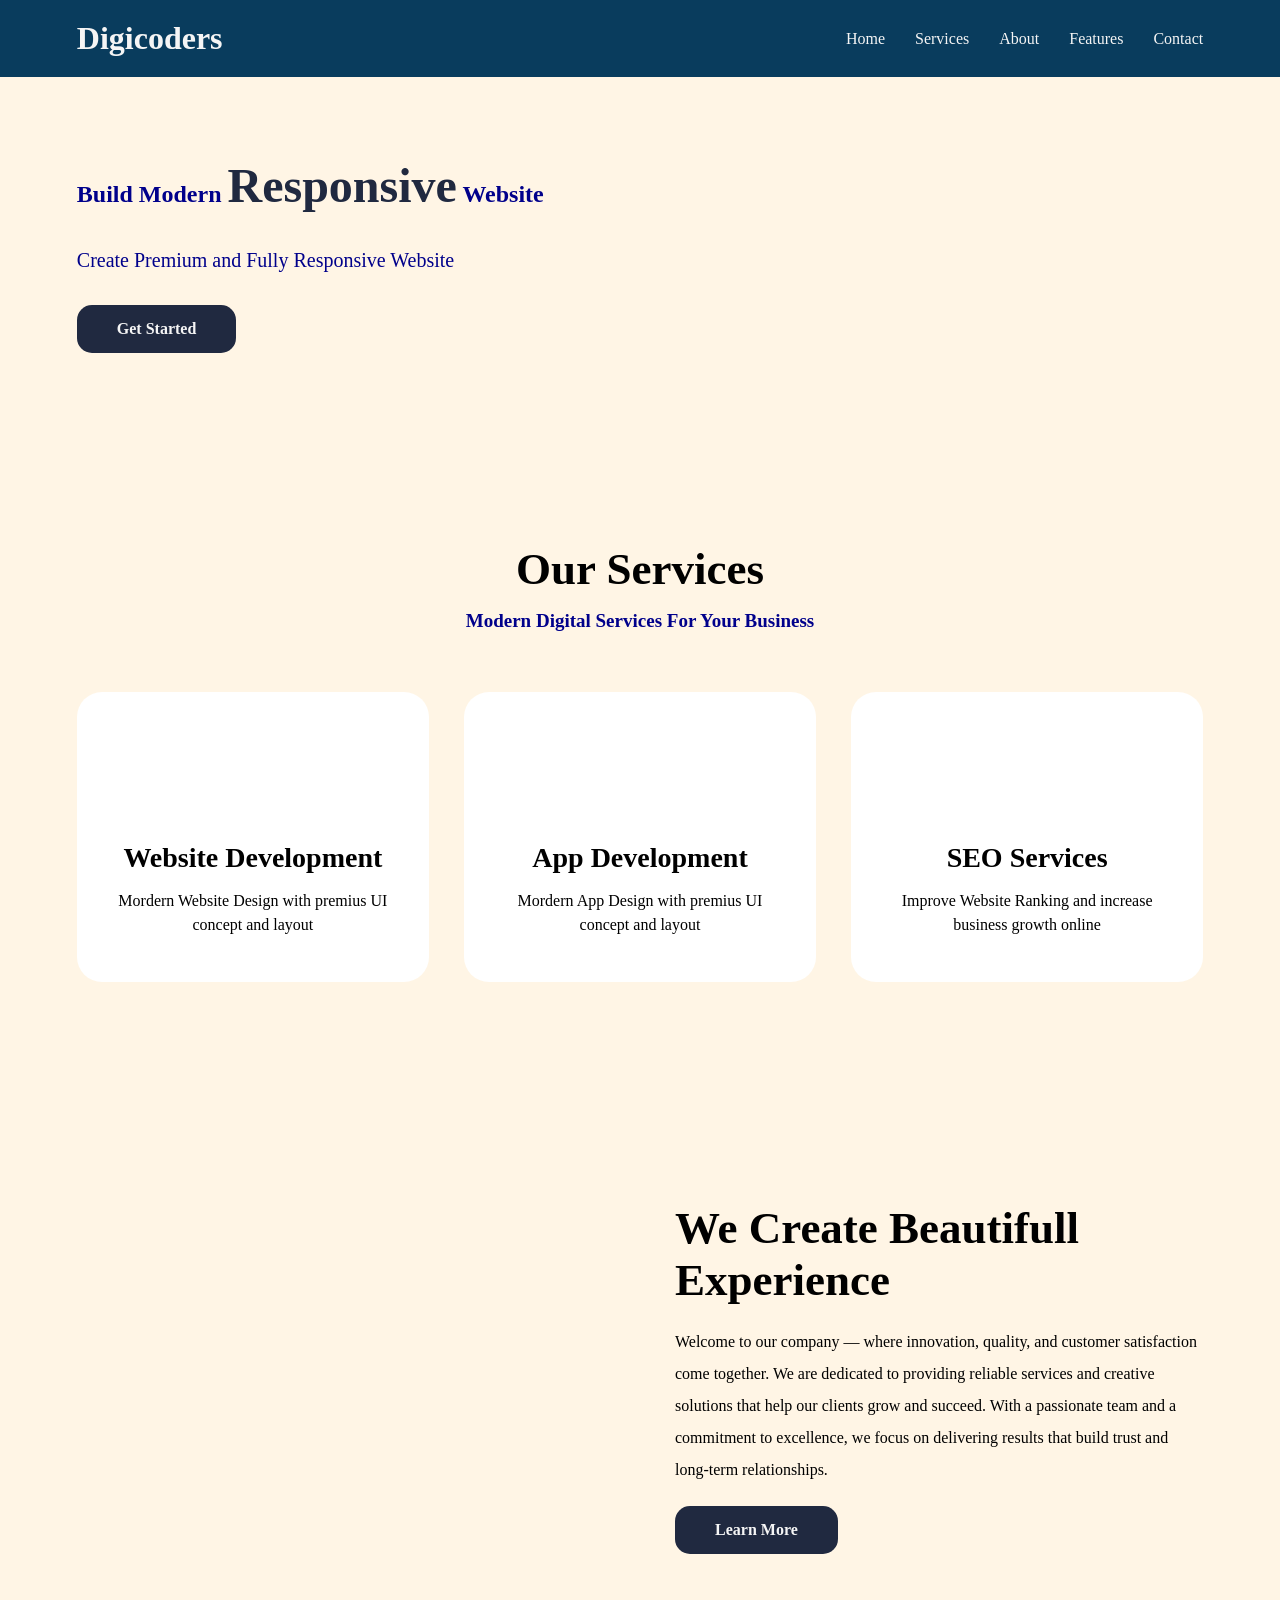
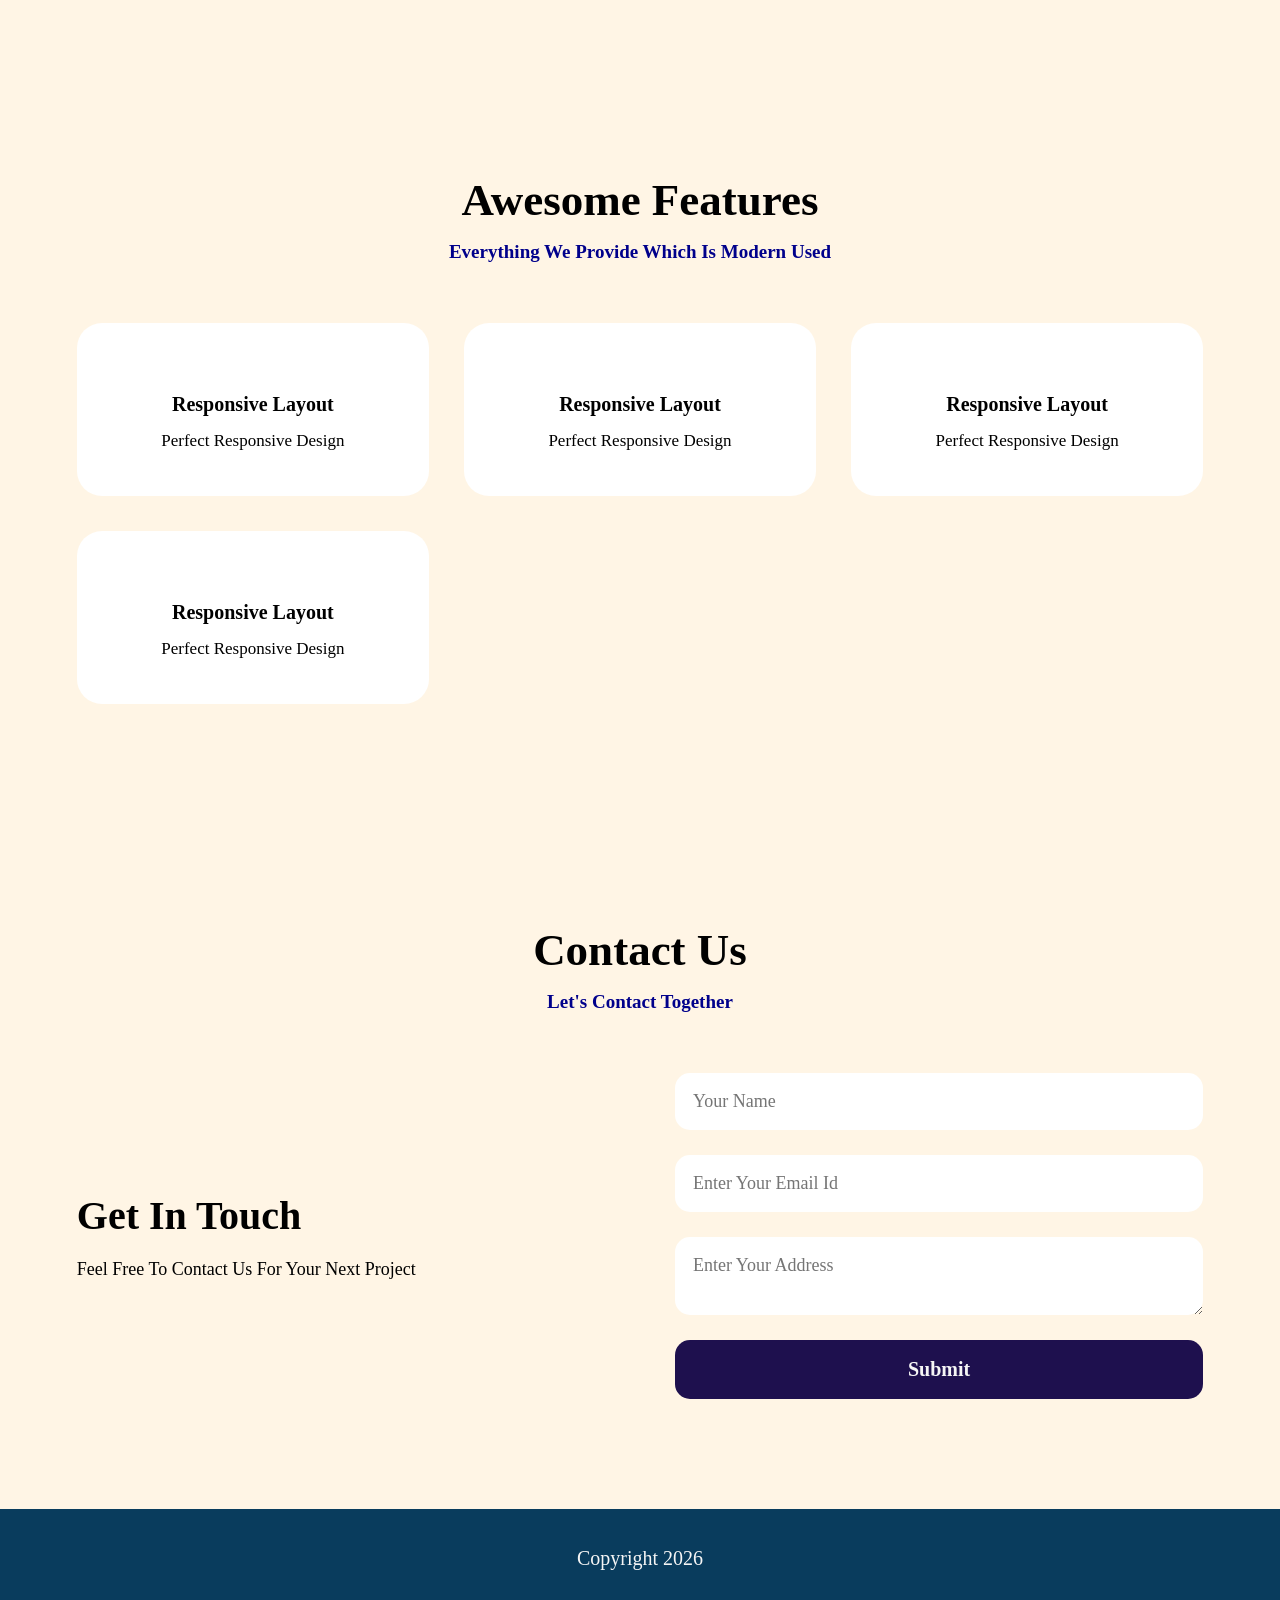
==== index.html @ f2fdf0e9 "message" ====
<!DOCTYPE html>
<html lang="en">
<head>
    <meta charset="UTF-8">
    <meta name="viewport" content="width=device-width, initial-scale=1.0">
    <title>Website</title>
    <link rel="stylesheet" href="https://cdnjs.cloudflare.com/ajax/libs/font-awesome/7.0.1/css/all.min.css" integrity="sha512-2SwdPD6INVrV/lHTZbO2nodKhrnDdJK9/kg2XD1r9uGqPo1cUbujc+IYdlYdEErWNu69gVcYgdxlmVmzTWnetw==" crossorigin="anonymous" referrerpolicy="no-referrer" />
    <link rel="stylesheet" href="main.css">
    <link rel="stylesheet" href="phone.css">
</head>
<body>
    <nav class="navbar">
        
        <div class="logo">
            Digicoders
        </div>

        <div class="nav-links">
            <a href="">Home</a>
            <a href="#services">Services</a>
            <a href="#about">About</a>
            <a href="#features">Features</a>
            <a href="#contact">Contact</a>
        </div>

    </nav>


    <!-- Hero Section  -->

    <section class="hero">
        <div class="hero-text">
        <h1>Build Modern <span>Responsive</span> Website</h1>

        <p>Create Premium and Fully Responsive Website</p>

        <a href="" class="hero-btn">Get Started</a>
        </div>
        <div class="hero-image">
            <img src="https://avatars.mds.yandex.net/i?id=e98df59cd52b7e49ea91098a6cfa20935ce520e7-5220420-images-thumbs&n=13" alt="">
        </div>
    </section>

    <!-- services section  -->

    <section class="services" id="services">
        <div class="section-title">
            <h2>Our Services</h2>

            <p>Modern Digital Services For Your Business</p>
        </div>

        <div class="services-grid">

            <!-- card-1  -->

            <div class="service-card">
                <div class="service-icon">
                    <i class="fa-solid fa-code"></i>
                </div>
                <h3>Website Development</h3>
                <p>Mordern Website Design with premius UI concept and layout</p>
            </div>

            <!-- Card 2 -->

            <div class="service-card">
                <div class="service-icon">
                    <i class="fa-solid fa-mobile"></i>
                </div>
                <h3>App Development</h3>
                <p>Mordern App Design with premius UI concept and layout</p>
            </div>

            <!-- Card 3 -->

            <div class="service-card">
                <div class="service-icon">
                    <i class="fa-solid fa-mobile"></i>
                </div>
                <h3>SEO Services</h3>
                <p>Improve Website Ranking and increase business growth online</p>
            </div>

        </div>
    </section>

    <!-- About Section  -->

    <section class="about" id="about">
        <img src="https://avatars.mds.yandex.net/i?id=8ff3cdb0b81c216636df04529c93234e47080ebb-12615871-images-thumbs&n=13" alt="">
    <div class="about-content">
        <h2>We Create Beautifull Experience</h2>
        <p>Welcome to our company — where innovation, quality, and customer satisfaction come together. We are dedicated to providing reliable services and creative solutions that help our clients grow and succeed. With a passionate team and a commitment to excellence, we focus on delivering results that build trust and long-term relationships.</p>
        <a href="" class="hero-btn">Learn More</a>
    </div>
    </section>

    <!-- Features Section  -->

    <section class="features" id="features">
        <div class="section-title">
            <h2>Awesome Features</h2>
            <p>Everything We Provide Which Is Modern Used</p>
        </div>

        <div class="features-grid">

            <!-- Box-1  -->

            <div class="feature-box">
                <i class="fa-solid fa-laptop"></i>
                <h3>Responsive Layout</h3>
                <p>Perfect Responsive Design</p>
            </div>

            <!-- Box-2  -->

            <div class="feature-box">
                <i class="fa-solid fa-laptop"></i>
                <h3>Responsive Layout</h3>
                <p>Perfect Responsive Design</p>
            </div>

            <!-- Box-3  -->

            <div class="feature-box">
                <i class="fa-solid fa-laptop"></i>
                <h3>Responsive Layout</h3>
                <p>Perfect Responsive Design</p>
            </div>

            <!-- Box-4  -->

            <div class="feature-box">
                <i class="fa-solid fa-laptop"></i>
                <h3>Responsive Layout</h3>
                <p>Perfect Responsive Design</p>
            </div>
        </div>
    </section>

    <!-- Contact  -->

    <section class="contact" id="contact">
        <div class="section-title">
            <h2>Contact Us</h2>
            <p>Let's Contact Together</p>
        </div>

        <div class="contact-container">
            <div class="contact-info">
                <h2>Get In Touch</h2>
                <p>Feel Free To Contact Us For Your Next Project</p>
            </div>
            <form class="contact-form">
                <input type="text" placeholder="Your Name">
                <input type="email" placeholder="Enter Your Email Id">
                <textarea name="" placeholder="Enter Your Address" id=""></textarea>
                <button>Submit</button>
                <!-- <input type="submit" value="Submit">
                <input type="reset" value="Digicoders"> -->
            </form>
        </div>
    </section>

    <!-- Footer Section  -->

    <footer>
        <p>Copyright 2026</p>
    </footer>
</body>
</html>

html
---- main.css ----
*{
    margin: 0;
    padding: 0;
    box-sizing: border-box;
    font-family: cursive;
}

html{
    scroll-behavior: smooth;
}

body{
    background: #FFF5E5;
}

.navbar{
    width: 100%;
    padding: 20px 6%;

    background-color: #093C5D;
    display: flex;
    justify-content: space-between;
    align-items: center;

    position:sticky;
    top: 0;
    z-index: 100;
}

.logo{
    color: whitesmoke;
    font-size: 32px;
    font-weight: bold;
}

.nav-links{
    display: flex;
    gap: 30px; 
}

.nav-links a{
    color: whitesmoke;
    text-decoration: none;
    transition: 0.5s;
}

.nav-links a:hover{
    color:cyan;
}

.hero{
    min-width: 100vh;
    display: grid;
    grid-template-columns: repeat(auto-fit,minmax(320px,1fr));

    align-items: center;
    padding: 80px 6%;

}

.hero-text h1{
    line-height: 1.2;
    color:darkblue;
}

.hero-text span{
    color: #202940;
    font-size: 3rem;
}

.hero-text p{
    color: darkblue;
    line-height: 2;
    margin: 25px 0;
    font-size: 20px;
}

.hero-btn{
    display: inline-block;
    text-decoration: none;
    padding: 15px 40px;
    background-color: #202940;
    color: whitesmoke;
    border-radius: 15px;
    font-weight: bold;
    transition: 0.4s;
}

.hero-btn:hover{
     box-shadow: 5px 0 10px darkblue;
}

.hero-image img{
    width: 100%;
    border-radius: 25px;
    box-shadow: rgba(0, 0, 0, 0.25) 0px 54px 55px, rgba(0, 0, 0, 0.12) 0px -12px 30px, rgba(0, 0, 0, 0.12) 0px 4px 6px, rgba(0, 0, 0, 0.17) 0px 12px 13px, rgba(0, 0, 0, 0.09) 0px -3px 5px;
}

.section-title{
    text-align: center;
    margin-bottom: 60px;
}

.section-title h2{
    font-size: 45px;
    margin-bottom: 15px;
}

.section-title p{
    color: darkblue;
    font-size: 19px;
    font-weight: bold;
}

.services{
    padding: 110px 6%;
}

.services-grid{
    display: grid;
    grid-template-columns: repeat(auto-fit,minmax(260px,1fr));
    gap: 35px;
}  

.service-card{
    background-color: white;
    padding: 45px 35px;
    border-radius: 25px;
    transition: 0.4s;

    display: flex;
    flex-direction: column;
    align-items: center;
    justify-content: center;
}

.service-card:hover{
    box-shadow: 0 20px 40px #1E104E;
}

.service-icon{
    width: 80px;
    height: 80px;

    display: flex;
    justify-content: center;
    align-items: center;

    margin-bottom: 25px;
}

.service-icon i{
    color: darkblue;
    font-size: 3rem;
}

.service-card h3{
    font-size: 28px;
    margin-bottom: 15px;
}

.service-card p{
    line-height: 1.5;
    text-align: center;
} 

.about{
    padding: 110px 6%;
    display: grid;

    grid-template-columns: repeat(auto-fit,minmax(320px,1fr));
    gap: 70px;
    align-items: center;
}

.about img{
    width: 100%;
    border-radius: 25px;
    box-shadow: rgba(0, 0, 0, 0.25) 0px 54px 55px, rgba(0, 0, 0, 0.12) 0px -12px 30px, rgba(0, 0, 0, 0.12) 0px 4px 6px, rgba(0, 0, 0, 0.17) 0px 12px 13px, rgba(0, 0, 0, 0.09) 0px -3px 5px;

}

.about-content h2{
    font-size: 45px;
    margin-bottom: 20px;
}

.about-content p{
    line-height: 2;
    margin-bottom: 20px;
}

.features{
    padding: 110px 6%;
}

.features-grid{
    display: grid;
    grid-template-columns: repeat(auto-fit,minmax(260px,1fr));
    gap: 35px;
}

.feature-box{
    padding: 45px;
    border-radius: 25px;
    background-color: white;
    transition: 0.4s;

    display: flex;
    flex-direction: column;
    justify-content: center;
    align-items: center;
}

.feature-box:hover{
    box-shadow: 0 20px 40px #1E104E;
}

.feature-box i{
    font-size: 45px;
    margin-bottom: 25px;
    color: #1E104E;
}

.feature-box h3{
    font-size: 20px;
    margin-bottom: 15px;
}

.feature-box p{
    text-align: center;
    font-size: 17px;
}

.contact{
    padding: 110px 6%;
}

.contact-container{
    display: grid;
    grid-template-columns: repeat(auto-fit,minmax(320px,1fr));
    gap: 70px;
    align-items: center;
}

.contact-info h2{
    font-size: 40px;
    margin-bottom: 20px;
}

.contact-info p{
    font-size: 18px;
}

.contact-form{
    display: flex;
    flex-direction: column;
    gap: 25px;
}

.contact-form input,.contact-form textarea{
    padding: 18px;
    border: none;
    border-radius: 15px;
    font-size: 18px;
}


.contact-form button{
    padding: 18px;
    border: none;
    border-radius: 15px;
    background-color: #1E104E;
    color: whitesmoke;
    font-size: 20px;
    font-weight: bold;
    cursor: pointer;
    transition: 0.4s;
}

.contact-form button:hover{
     box-shadow: 5px 0 10px darkblue;
}

footer{
    background-color: #093C5D;
    color: whitesmoke;
    font-size: 20px;
    text-align: center;
    height: 100px;
    display: flex;
    justify-content: center;
    align-items: center;
}



@media (max-width:391px) {
    
.navbar{
    flex-direction: column;
}

.logo{
    padding-bottom: 8px;
    margin-bottom: 8px;
    border-bottom: 2px solid white;
    width: 100%;
    text-align: center;
}

.nav-links{
    gap: 15px; 
}

/* hero section */


.hero{
    min-width: 100vw;
    grid-template-columns: 100%;
    row-gap: 20px;
    padding: 30px 5%;

}

/* services */
.services{
    padding: 50px 6%;
}

/* about */

.about{
    padding: 50px 6%;

}

/* features */
.features{
    padding: 0px 6% 50px 6%;
}

/* contact */
.contact-info{
    display: none;
}

.contact{
    padding: 0px 6% 50px 6%;
}


}

@media (screen) {
    
}

css responsive
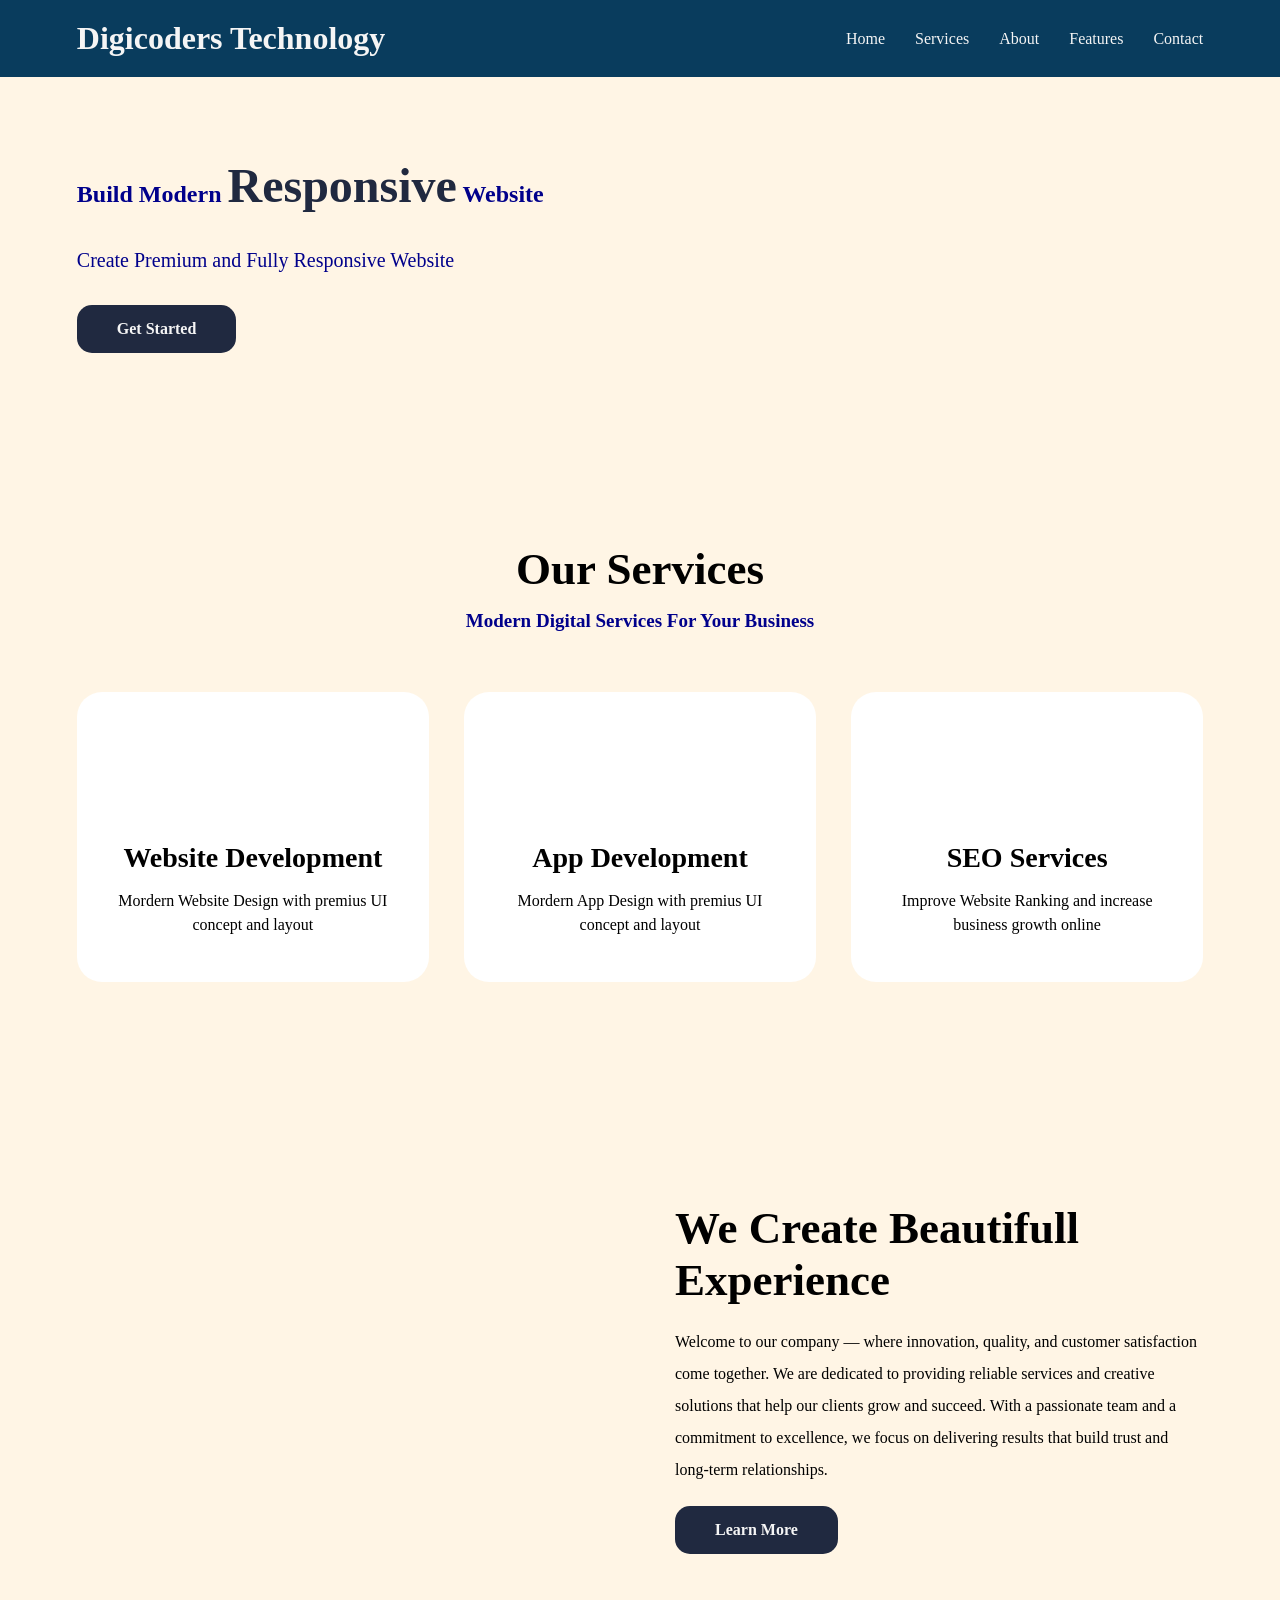
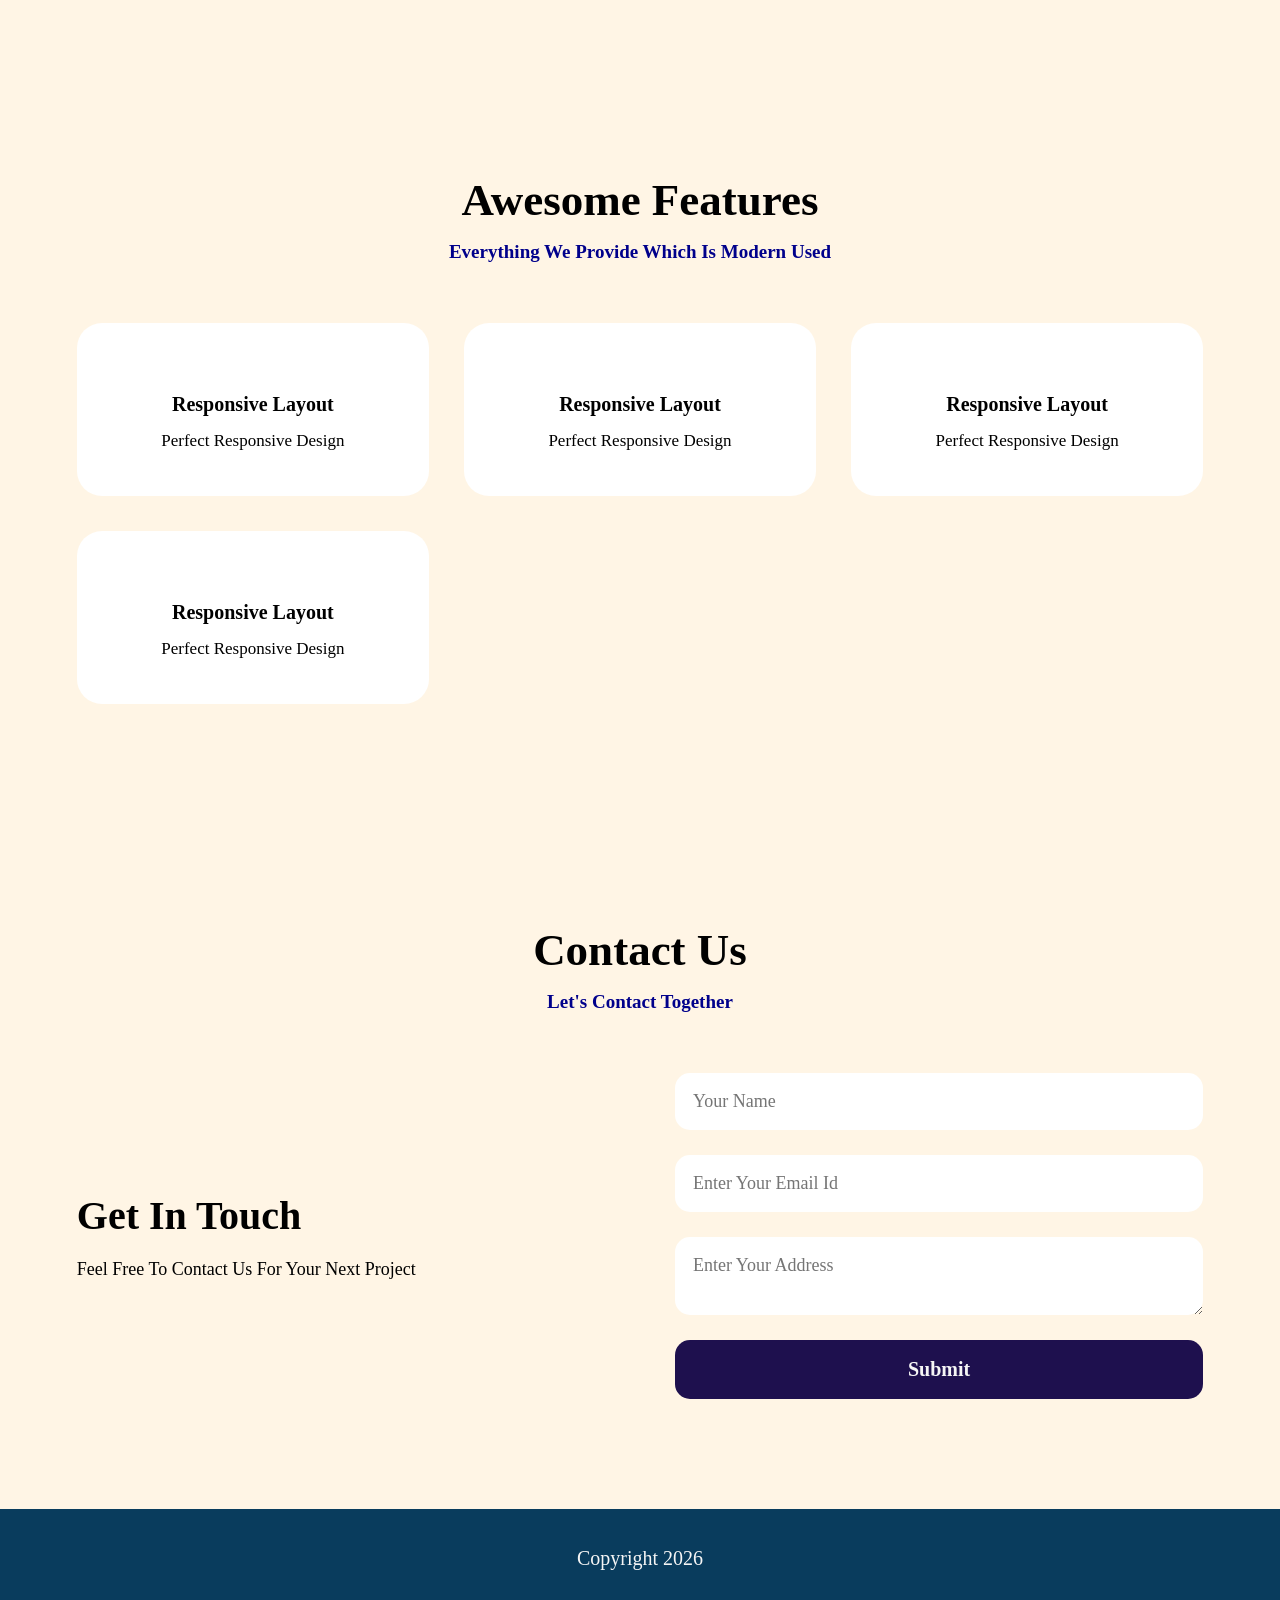
==== commit 731c0b87: "changes" ====
--- a/index.html
+++ b/index.html
@@ -12,7 +12,7 @@
     <nav class="navbar">
         
         <div class="logo">
-            Digicoders
+            Digicoders Technology
         </div>
 
         <div class="nav-links">
